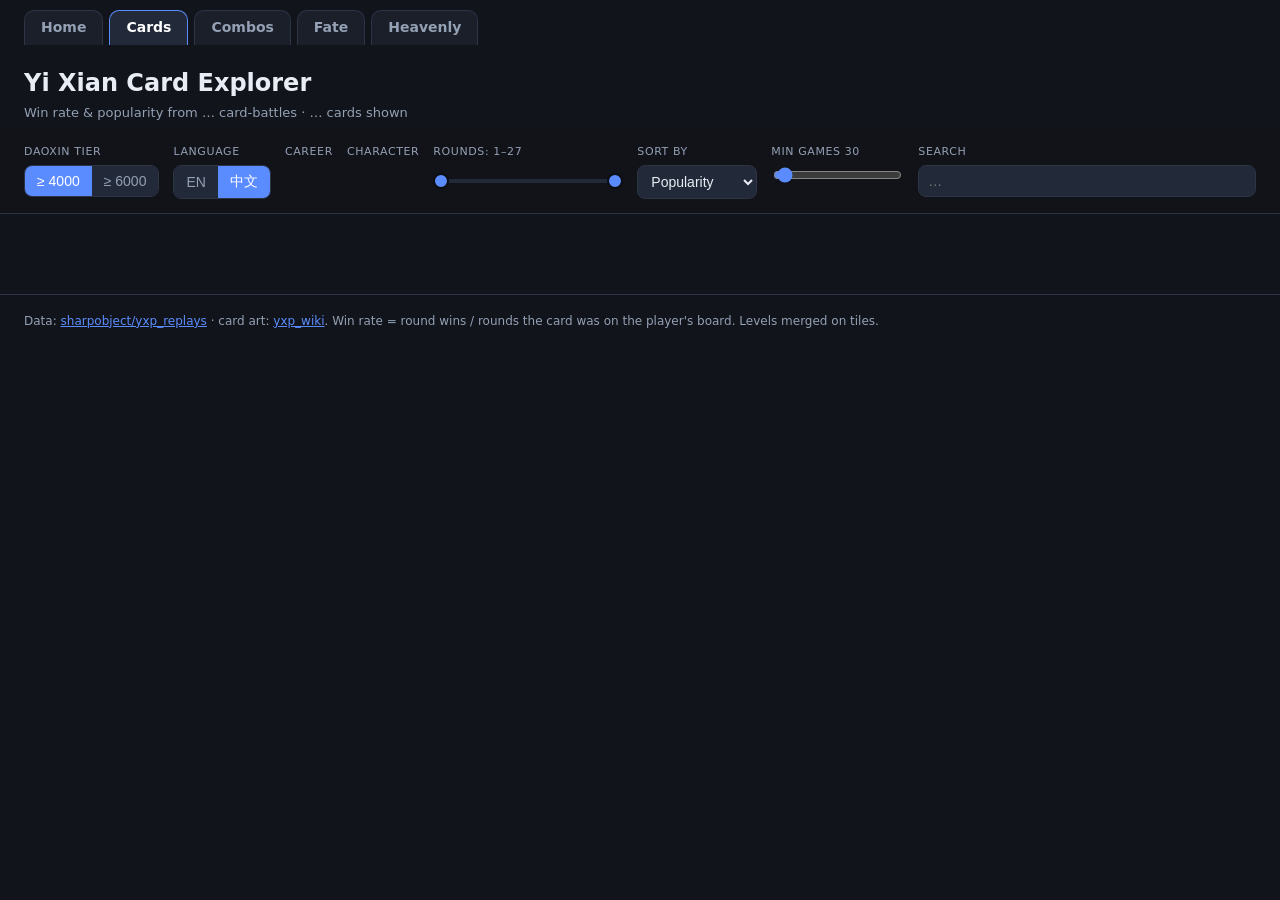
==== cards.html @ 8cf240e5 "feat(home): full-width dashboard redesign + refresh data to archive 30869000 Homepage redesigned int" ====
<!DOCTYPE html>
<html lang="en">
<head>
<meta charset="utf-8">
<meta name="viewport" content="width=device-width, initial-scale=1">
<title>Yi Xian Card Explorer</title>
<link rel="stylesheet" href="style.css">
</head>
<body>
<nav class="topnav">
  <a href="index.html" data-i18n="navHome">Home</a>
  <a href="cards.html" class="on" data-i18n="navCards">Cards</a>
  <a href="deck.html" data-i18n="navDecks">Combos</a>
  <a href="fate.html" data-i18n="navFate">Fate</a>
  <a href="tianyan.html" data-i18n="navXY">Heavenly</a>
</nav>
<header>
  <h1 data-i18n="title">Yi Xian Card Explorer</h1>
  <p class="sub">
    <span data-i18n="subPre">Win rate &amp; popularity from</span>
    <span id="gamecount">…</span>
    <span data-i18n="subMid">card-battles ·</span>
    <span id="cardcount">…</span>
    <span data-i18n="subPost">cards shown</span>
  </p>
</header>

<div class="controls">
  <div class="ctl">
    <label data-i18n="tier">DaoXin tier</label>
    <div class="seg" id="threshold">
      <button data-v="4000" class="on">≥ 4000</button>
      <button data-v="6000">≥ 6000</button>
    </div>
  </div>
  <div class="ctl">
    <label data-i18n="language">Language</label>
    <div class="seg" id="lang">
      <button data-v="en">EN</button>
      <button data-v="zh" class="on">中文</button>
    </div>
  </div>

  <div class="ctl" id="career-ctl">
    <label data-i18n="career">Career</label>
    <div class="ms" data-ms="career"></div>
  </div>
  <div class="ctl" id="character-ctl">
    <label data-i18n="character">Character</label>
    <div class="ms" data-ms="character"></div>
  </div>

  <div class="ctl">
    <label><span data-i18n="rounds">Rounds</span>: <span id="roundlbl">1–27</span></label>
    <div class="dual" id="rounds">
      <input type="range" id="rlo" min="1" max="27" value="1">
      <input type="range" id="rhi" min="1" max="27" value="27">
    </div>
  </div>

  <div class="ctl">
    <label data-i18n="sortby">Sort by</label>
    <select id="sort">
      <option value="pop" data-i18n="popularity">Popularity</option>
      <option value="wr" data-i18n="winrate">Win rate</option>
      <option value="name" data-i18n="cardname">Name</option>
    </select>
  </div>
  <div class="ctl">
    <label><span data-i18n="mingames">Min games</span> <span id="minlbl">30</span></label>
    <input type="range" id="mingames" min="0" max="1000" value="30" step="10">
  </div>
  <div class="ctl grow">
    <label data-i18n="search">Search</label>
    <input type="text" id="search" placeholder="…">
  </div>
</div>

<main id="grid"></main>
<div id="empty" class="empty" hidden data-i18n="nomatch">No cards match these filters.</div>

<footer>
  <span data-i18n="footData">Data:</span>
  <a href="https://huggingface.co/datasets/sharpobject/yxp_replays">sharpobject/yxp_replays</a> ·
  <span data-i18n="footArt">card art:</span>
  <a href="https://sharpobject.github.io/yxp_wiki/">yxp_wiki</a>.
  <span data-i18n="footNote">Win rate = round wins / rounds the card was on the player's board. Levels merged on tiles.</span>
</footer>

<!-- card detail modal -->
<div id="modal" class="modal" hidden>
  <div class="modal-bg"></div>
  <div class="modal-card">
    <button class="close" id="modalClose">✕</button>
    <div class="modal-head">
      <img id="mImg" alt="">
      <div>
        <div class="mName" id="mName"></div>
        <div class="mSect" id="mSect"></div>
        <div class="mTot" id="mTot"></div>
      </div>
    </div>
    <div class="modal-levels">
      <span data-i18n="levels">Levels</span>:
      <span id="mLevels" class="levelchips"></span>
    </div>
    <div class="chart-wrap">
      <div class="chart-title" data-i18n="wrByRound">Win rate by round</div>
      <div id="chartWR" class="chart"></div>
    </div>
    <div class="chart-wrap">
      <div class="chart-title" data-i18n="popByRound">Popularity by round (games)</div>
      <div id="chartPop" class="chart"></div>
    </div>
  </div>
</div>

<script src="app.js"></script>
</body>
</html>
---- style.css ----
:root{
  --bg:#11141a; --panel:#1a1f29; --panel2:#222938; --line:#2c3445;
  --text:#e8edf5; --muted:#94a0b4; --accent:#5b8cff; --good:#36c46b; --bad:#e8554e;
}
*{box-sizing:border-box}
body{margin:0;background:var(--bg);color:var(--text);
  font:15px/1.4 system-ui,-apple-system,Segoe UI,Roboto,"Microsoft YaHei",sans-serif}
a{color:var(--accent)}
header{padding:22px 24px 8px}
h1{margin:0;font-size:24px}
.sub{margin:4px 0 0;color:var(--muted);font-size:13px}

.controls{position:sticky;top:0;z-index:20;display:flex;flex-wrap:wrap;gap:14px;
  padding:14px 24px;background:rgba(17,20,26,.94);backdrop-filter:blur(6px);
  border-bottom:1px solid var(--line)}
.ctl{display:flex;flex-direction:column;gap:5px;position:relative}
.ctl.grow{flex:1;min-width:150px}
.ctl > label{font-size:11px;text-transform:uppercase;letter-spacing:.6px;color:var(--muted)}
select,input[type=text]{background:var(--panel2);color:var(--text);border:1px solid var(--line);
  border-radius:8px;padding:7px 9px;font-size:14px;min-width:120px}
input[type=text]{width:100%}
input[type=range]{accent-color:var(--accent)}
.seg{display:inline-flex;border:1px solid var(--line);border-radius:8px;overflow:hidden}
.seg button{background:var(--panel2);color:var(--muted);border:0;padding:7px 12px;font-size:14px;cursor:pointer}
.seg button.on{background:var(--accent);color:#fff}

/* multi-select dropdown */
.ms-btn{background:var(--panel2);color:var(--text);border:1px solid var(--line);border-radius:8px;
  padding:7px 9px;font-size:14px;min-width:150px;cursor:pointer;text-align:left;white-space:nowrap;
  overflow:hidden;text-overflow:ellipsis}
.ms-panel{position:absolute;top:100%;left:0;margin-top:4px;background:var(--panel);border:1px solid var(--line);
  border-radius:10px;padding:8px;min-width:220px;max-height:340px;overflow:auto;z-index:30;
  box-shadow:0 12px 30px rgba(0,0,0,.5)}
.ms-panel[hidden]{display:none}
.ms-row{display:flex;align-items:center;gap:8px;padding:5px 6px;border-radius:6px;cursor:pointer;font-size:14px}
.ms-row:hover{background:var(--panel2)}
.ms-row.group{font-weight:700;margin-top:4px}
.ms-row.child{padding-left:22px;color:var(--muted)}
.ms-row input{accent-color:var(--accent);width:15px;height:15px}
.ms-tools{display:flex;gap:8px;padding:2px 4px 8px}
.ms-tools button{flex:1;background:var(--panel2);border:1px solid var(--line);color:var(--text);
  border-radius:6px;padding:5px;font-size:12px;cursor:pointer}

/* dual range */
.dual{position:relative;height:30px;width:190px}
.dual input[type=range]{position:absolute;top:8px;width:100%;margin:0;background:none;pointer-events:none;-webkit-appearance:none;appearance:none}
.dual input[type=range]::-webkit-slider-thumb{pointer-events:auto;-webkit-appearance:none;height:16px;width:16px;border-radius:50%;background:var(--accent);cursor:pointer;border:2px solid #0c0e12}
.dual input[type=range]::-moz-range-thumb{pointer-events:auto;height:14px;width:14px;border-radius:50%;background:var(--accent);cursor:pointer;border:2px solid #0c0e12}
.dual::before{content:"";position:absolute;top:14px;left:0;right:0;height:4px;background:var(--panel2);border-radius:2px}

main{display:grid;grid-template-columns:repeat(auto-fill,minmax(158px,1fr));gap:14px;padding:20px 24px 60px}
.card{background:var(--panel);border:1px solid var(--line);border-radius:12px;padding:10px;
  display:flex;flex-direction:column;align-items:center;text-align:center;cursor:pointer;
  transition:transform .08s,border-color .08s}
.card:hover{transform:translateY(-3px);border-color:var(--accent)}
.card img{width:100%;height:auto;border-radius:8px;background:#0c0e12;aspect-ratio:3/4;object-fit:contain}
.card .nm{font-size:13px;font-weight:600;margin:8px 0 2px;line-height:1.25}
.card .sect{font-size:11px;color:var(--muted);margin-bottom:6px}
.card .stats{display:flex;gap:10px;width:100%;justify-content:center;margin-top:auto;align-items:center}
.card .wr{font-weight:700}
.card .pop{color:var(--muted);font-size:12px}
.bar{height:5px;width:100%;background:var(--panel2);border-radius:3px;overflow:hidden;margin-top:6px}
.bar>i{display:block;height:100%}
.empty{padding:40px;text-align:center;color:var(--muted)}
footer{padding:18px 24px 40px;color:var(--muted);font-size:12px;border-top:1px solid var(--line)}

/* modal */
.modal{position:fixed;inset:0;z-index:50;display:flex;align-items:center;justify-content:center}
.modal[hidden]{display:none}
.modal-bg{position:absolute;inset:0;background:rgba(0,0,0,.6)}
.modal-card{position:relative;background:var(--panel);border:1px solid var(--line);border-radius:14px;
  padding:20px;width:min(680px,92vw);max-height:90vh;overflow:auto}
.close{position:absolute;top:12px;right:12px;background:var(--panel2);border:1px solid var(--line);
  color:var(--text);border-radius:8px;width:30px;height:30px;cursor:pointer;font-size:14px}
.modal-head{display:flex;gap:16px;align-items:center}
.modal-head img{width:110px;border-radius:10px;background:#0c0e12;aspect-ratio:3/4;object-fit:contain}
.mName{font-size:20px;font-weight:700}
.mSect{color:var(--muted);font-size:13px;margin-top:2px}
.mTot{margin-top:8px;font-size:14px}
.modal-levels{margin:16px 0 6px;font-size:13px;color:var(--muted)}
.levelchips{display:inline-flex;gap:6px;flex-wrap:wrap}
.lchip{display:inline-flex;align-items:center;gap:5px;background:var(--panel2);border:1px solid var(--line);
  border-radius:20px;padding:3px 10px;cursor:pointer;color:var(--text);font-size:13px}
.lchip.off{opacity:.4}
.lchip input{accent-color:var(--accent)}
.chart-wrap{margin-top:16px}
.chart-title{font-size:13px;color:var(--muted);margin-bottom:6px}
.chart{display:flex;align-items:flex-end;gap:3px;height:120px;padding:6px;background:var(--panel2);border-radius:8px}
.col{flex:1;display:flex;flex-direction:column;justify-content:flex-end;align-items:center;height:100%;position:relative}
.col i{display:block;width:80%;border-radius:2px 2px 0 0;min-height:1px}
.col span{font-size:9px;color:var(--muted);margin-top:3px}
.col .tip{position:absolute;bottom:100%;left:50%;transform:translateX(-50%);background:#000;color:#fff;
  font-size:11px;padding:3px 6px;border-radius:5px;white-space:nowrap;opacity:0;pointer-events:none;transition:opacity .1s}
.col:hover .tip{opacity:1}
.chart-empty{display:flex;align-items:center;justify-content:center;width:100%;height:100%;
  color:var(--muted);font-size:13px;text-align:center;padding:0 16px}

/* ---- top nav (Cards / Combos) ---- */
.topnav{display:flex;gap:6px;padding:10px 24px 0}
.topnav a{display:inline-block;padding:7px 16px;border:1px solid var(--line);border-bottom:none;
  border-radius:10px 10px 0 0;color:var(--muted);text-decoration:none;font-size:14px;font-weight:600;
  background:var(--panel)}
.topnav a.on{color:#fff;background:var(--panel2);border-color:var(--accent)}

/* ---- combo table (deck page) ---- */
main.deckmain{display:block;padding:14px 24px 60px}
.drow{display:grid;grid-template-columns:46px 1fr 130px 90px 90px;align-items:center;gap:10px;
  padding:8px 12px;border:1px solid var(--line);border-bottom:none;background:var(--panel)}
.drow:first-of-type{border-radius:12px 12px 0 0}
.drow:last-child{border-bottom:1px solid var(--line);border-radius:0 0 12px 12px}
.drow:not(.dhead){cursor:pointer;transition:background .08s}
.drow:not(.dhead):hover{background:var(--panel2)}
.dhead{position:sticky;top:64px;z-index:10;color:var(--muted);font-size:11px;text-transform:uppercase;
  letter-spacing:.6px;background:var(--panel2)}
.drank{color:var(--muted);font-size:13px;text-align:center}
.dcombo{display:flex;align-items:center;gap:10px;min-width:0;flex-wrap:wrap}
.cthumb{display:flex;align-items:center;gap:7px;min-width:0}
.cthumb img{width:30px;height:40px;border-radius:5px;background:#0c0e12;object-fit:contain;flex:none}
.cthumb .cnm{font-size:13px;font-weight:600;white-space:nowrap;overflow:hidden;text-overflow:ellipsis;max-width:200px}
.fsect{font-size:11px;color:var(--muted);font-weight:400;white-space:nowrap}
.plus{color:var(--muted);font-weight:700}
.plus.big{font-size:26px;align-self:center;margin:0 4px}
.dwr b{font-size:15px}
.dwr .bar{margin-top:4px}
.dgames{font-variant-numeric:tabular-nums;color:var(--text)}
.dlift{font-weight:700;font-variant-numeric:tabular-nums}

/* combo modal head: two cards side by side */
#mHead{display:flex;align-items:center;gap:10px;flex-wrap:wrap}
.mcard{display:flex;gap:12px;align-items:center;flex:1;min-width:200px}
.mcard img{width:80px;border-radius:10px;background:#0c0e12;aspect-ratio:3/4;object-fit:contain;flex:none}

@media(max-width:680px){
  .drow{grid-template-columns:34px 1fr 84px 64px;gap:6px}
  .dlift{display:none}
  .cthumb .cnm{max-width:110px}
}

/* ---- fate page (talent / dao-yun) ---- */
main.mode-held .drow{grid-template-columns:46px 1fr 150px 110px}
main.mode-draft .drow{grid-template-columns:46px 1fr 90px 150px 110px}
.cthumb.tchip{gap:8px}
.tdot{width:10px;height:10px;border-radius:50%;background:var(--accent);flex:none;
  box-shadow:0 0 0 3px rgba(91,140,255,.18)}
main.mode-draft .dgames,main.mode-held .dgames{font-variant-numeric:tabular-nums}
@media(max-width:680px){
  main.mode-held .drow{grid-template-columns:32px 1fr 92px 64px}
  main.mode-draft .drow{grid-template-columns:32px 1fr 60px 92px}
  main.mode-draft .dlift{display:none}
}

/* fate page images (wiki icons) */
.talimg{width:30px;height:30px;border-radius:7px;background:#0c0e12;object-fit:cover;flex:none}
.dyimg{width:30px;height:40px;border-radius:5px;background:#0c0e12;object-fit:contain;flex:none}
#mHead .talimg{width:56px;height:56px;border-radius:12px}
#mHead .dyimg{width:48px;height:64px}

/* multi-card combo rows (sizes 4-6): compact thumbnails, hide names to fit */
main.deckmain.big .dcombo{gap:4px}
main.deckmain.big .cthumb .cnm{display:none}
main.deckmain.big .cthumb img{width:26px;height:35px}
main.deckmain.big .plus{font-size:11px}
#size button{padding:7px 10px;min-width:0}

/* ===== landing (home) page — 天衍星空 theme, distinct from the tool sub-pages ===== */
body.home{
  background:
    radial-gradient(1150px 560px at 50% -12%, #241c5c 0%, rgba(13,11,34,0) 58%),
    radial-gradient(760px 520px at 88% 14%, #123a44 0%, rgba(7,10,22,0) 55%),
    radial-gradient(680px 520px at 6% 88%, #2a1742 0%, rgba(7,10,22,0) 55%),
    linear-gradient(180deg,#0c0a20 0%, #08070f 100%);
  background-attachment:fixed;min-height:100vh;
  display:flex;flex-direction:column;   /* sticky footer: push footer to viewport bottom when content is short */
}
body.home footer{margin-top:auto}
body.home .topnav{background:rgba(10,9,22,.62);border-bottom-color:rgba(120,140,200,.14);backdrop-filter:blur(8px)}
body.home .topnav a.on{background:linear-gradient(90deg,#6f8cff,#b58bff);color:#fff}

.hero{position:relative;max-width:none;margin:0;padding:40px 24px 8px;
  display:flex;justify-content:space-between;align-items:flex-start;gap:24px;flex-wrap:wrap}
.hero-inner{max-width:640px}
.hero-badge{display:inline-block;font-size:11.5px;letter-spacing:2.5px;color:#f0d088;text-transform:uppercase;
  border:1px solid rgba(240,208,136,.34);border-radius:999px;padding:4px 13px;background:rgba(240,208,136,.06)}
.hero-title{font-size:37px;line-height:1.14;margin:15px 0 0;font-weight:800;letter-spacing:.5px;
  background:linear-gradient(92deg,#ffffff 0%,#cdd6ff 48%,#f0d088 100%);
  -webkit-background-clip:text;background-clip:text;color:transparent}
.hero-sub{margin:11px 0 0;font-size:16px;color:#c9d2e6}
.hero-side{display:flex;flex-direction:column;align-items:flex-end;gap:12px;padding-top:6px}
.hero-pills{display:flex;gap:8px;flex-wrap:wrap;justify-content:flex-end}
.pill{display:inline-flex;align-items:center;gap:7px;font-size:12px;color:#c6cfe6;
  border:1px solid rgba(124,142,205,.22);border-radius:999px;padding:5px 12px;background:rgba(20,22,42,.55)}
.pill-season i{width:7px;height:7px;border-radius:2px;background:linear-gradient(135deg,#6f8cff,#b58bff);display:inline-block}
.pill-live b{width:7px;height:7px;border-radius:999px;background:#36c46b;display:inline-block;
  box-shadow:0 0 0 0 rgba(54,196,107,.6);animation:livedot 2.4s infinite}
@keyframes livedot{0%{box-shadow:0 0 0 0 rgba(54,196,107,.55)}70%{box-shadow:0 0 0 6px rgba(54,196,107,0)}100%{box-shadow:0 0 0 0 rgba(54,196,107,0)}}

/* KPI 卡条（顶边彩色 · 大数字） */
.kpi-row{display:grid;grid-template-columns:repeat(4,minmax(0,1fr));gap:16px;max-width:none;margin:18px 0 0;padding:0 24px}
.kpi{position:relative;background:rgba(20,22,42,.6);border:1px solid rgba(124,142,205,.16);
  border-radius:14px;padding:14px 16px 13px;overflow:hidden;backdrop-filter:blur(4px)}
.kpi::before{content:"";position:absolute;left:0;top:0;height:3px;width:100%}
.kpi.k-games::before{background:linear-gradient(90deg,#f0d088,#e8a24e)}
.kpi.k-tianyan::before{background:linear-gradient(90deg,#6f8cff,#b58bff)}
.kpi.k-cards::before{background:linear-gradient(90deg,#46e3cf,#4a6cf0)}
.kpi.k-fates::before{background:linear-gradient(90deg,#7a5cff,#e06ad6)}
.kpi-label{font-size:12px;color:#9aa4ba;letter-spacing:.5px}
.kpi-num{font-size:27px;font-weight:800;line-height:1.1;margin-top:5px;color:#fff;
  font-variant-numeric:tabular-nums;letter-spacing:.5px}
.kpi-sub{font-size:11px;color:#7e879d;margin-top:4px}

.home-grid{display:grid;grid-template-columns:repeat(2,minmax(0,1fr));gap:20px;
  max-width:none;margin:16px 0 0;padding:0 24px}
.home-card{display:flex;flex-direction:column;gap:12px;text-decoration:none;color:var(--text);min-width:0;
  background:rgba(20,22,42,.62);border:1px solid rgba(124,142,205,.16);border-radius:18px;
  padding:16px 18px 15px;backdrop-filter:blur(4px);transition:transform .16s ease,border-color .16s,box-shadow .16s}
.home-card:hover{transform:translateY(-4px);border-color:rgba(150,170,255,.55);
  box-shadow:0 20px 48px rgba(0,0,0,.5)}
.hc-head{display:flex;align-items:center;gap:11px}
.hc-no{flex:none;width:30px;height:30px;border-radius:9px;display:grid;place-items:center;
  font-size:13px;font-weight:800;color:#0c0a20;font-variant-numeric:tabular-nums}
.c-cards .hc-no{background:linear-gradient(135deg,#f0d088,#e8a24e)}
.c-combos .hc-no{background:linear-gradient(135deg,#46e3cf,#4a6cf0)}
.c-fate .hc-no{background:linear-gradient(135deg,#7a5cff,#e06ad6)}
.c-tianyan .hc-no{background:linear-gradient(135deg,#6f8cff,#b58bff)}
.hc-htext{flex:1;min-width:0}
.hc-title{font-size:16.5px;font-weight:700}
.hc-sub{font-size:11.5px;color:var(--muted);margin-top:2px;white-space:nowrap;overflow:hidden;text-overflow:ellipsis}
.hc-go{font-size:12.5px;font-weight:600;color:#9bb4ff;flex:none;opacity:.85}
.home-card:hover .hc-go{text-decoration:underline;opacity:1}
.hc-legend{display:flex;flex-wrap:wrap;gap:5px 12px;margin:-2px 0 0 41px}
.hc-legend .lg{display:inline-flex;align-items:center;gap:5px;font-size:11px;color:#aeb7cc}
.hc-legend .lg i{width:8px;height:8px;border-radius:999px;display:inline-block}
.hc-chart{position:relative;height:210px;min-width:0;width:100%}
.hc-chart canvas{display:block;max-width:100%}
.hc-foot{display:flex;align-items:center;gap:12px;min-height:24px}
.hc-stat{display:flex;align-items:center;gap:8px;flex:1;min-width:0;font-size:13px;color:#dce3f5;
  overflow:hidden;white-space:nowrap}
.hc-stat .chip-tag{font-size:11px;color:#f0d088;border:1px solid rgba(240,208,136,.3);
  border-radius:999px;padding:2px 8px;flex:none}
.hc-stat .chip-name{color:#cdd6ff;overflow:hidden;text-overflow:ellipsis}
.hc-stat b{color:#fff;flex:none}
/* per-card hover accent */
.c-cards:hover{border-color:rgba(240,208,136,.5)}
.c-combos:hover{border-color:rgba(122,224,208,.55)}
.c-fate:hover{border-color:rgba(199,155,255,.55)}
.c-tianyan:hover{border-color:rgba(111,140,255,.6)}

@media(max-width:880px){
  .kpi-row{grid-template-columns:repeat(2,1fr)}
}
@media(max-width:760px){
  .home-grid{grid-template-columns:1fr}
  .hero{padding-top:30px}
  .hero-title{font-size:27px}
  .hero-side{align-items:flex-start;width:100%}
  .hero-pills{justify-content:flex-start}
  .hero-inner{max-width:none}
}
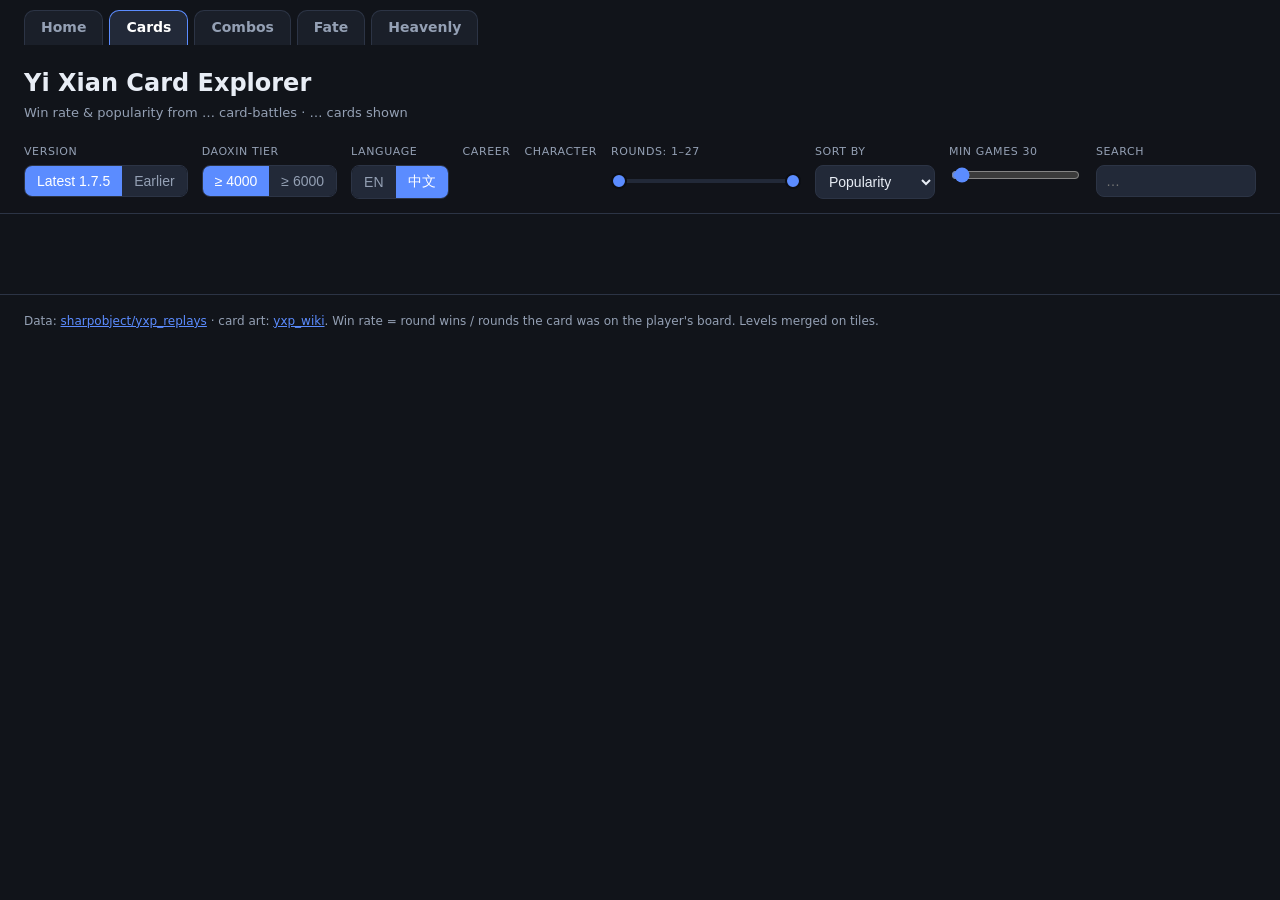
==== commit cb26c9f2: "1.7.5" ====
--- a/cards.html
+++ b/cards.html
@@ -1,120 +1,127 @@
-<!DOCTYPE html>
-<html lang="en">
-<head>
-<meta charset="utf-8">
-<meta name="viewport" content="width=device-width, initial-scale=1">
-<title>Yi Xian Card Explorer</title>
-<link rel="stylesheet" href="style.css">
-</head>
-<body>
-<nav class="topnav">
-  <a href="index.html" data-i18n="navHome">Home</a>
-  <a href="cards.html" class="on" data-i18n="navCards">Cards</a>
-  <a href="deck.html" data-i18n="navDecks">Combos</a>
-  <a href="fate.html" data-i18n="navFate">Fate</a>
-  <a href="tianyan.html" data-i18n="navXY">Heavenly</a>
-</nav>
-<header>
-  <h1 data-i18n="title">Yi Xian Card Explorer</h1>
-  <p class="sub">
-    <span data-i18n="subPre">Win rate &amp; popularity from</span>
-    <span id="gamecount">…</span>
-    <span data-i18n="subMid">card-battles ·</span>
-    <span id="cardcount">…</span>
-    <span data-i18n="subPost">cards shown</span>
-  </p>
-</header>
-
-<div class="controls">
-  <div class="ctl">
-    <label data-i18n="tier">DaoXin tier</label>
-    <div class="seg" id="threshold">
-      <button data-v="4000" class="on">≥ 4000</button>
-      <button data-v="6000">≥ 6000</button>
-    </div>
-  </div>
-  <div class="ctl">
-    <label data-i18n="language">Language</label>
-    <div class="seg" id="lang">
-      <button data-v="en">EN</button>
-      <button data-v="zh" class="on">中文</button>
-    </div>
-  </div>
-
-  <div class="ctl" id="career-ctl">
-    <label data-i18n="career">Career</label>
-    <div class="ms" data-ms="career"></div>
-  </div>
-  <div class="ctl" id="character-ctl">
-    <label data-i18n="character">Character</label>
-    <div class="ms" data-ms="character"></div>
-  </div>
-
-  <div class="ctl">
-    <label><span data-i18n="rounds">Rounds</span>: <span id="roundlbl">1–27</span></label>
-    <div class="dual" id="rounds">
-      <input type="range" id="rlo" min="1" max="27" value="1">
-      <input type="range" id="rhi" min="1" max="27" value="27">
-    </div>
-  </div>
-
-  <div class="ctl">
-    <label data-i18n="sortby">Sort by</label>
-    <select id="sort">
-      <option value="pop" data-i18n="popularity">Popularity</option>
-      <option value="wr" data-i18n="winrate">Win rate</option>
-      <option value="name" data-i18n="cardname">Name</option>
-    </select>
-  </div>
-  <div class="ctl">
-    <label><span data-i18n="mingames">Min games</span> <span id="minlbl">30</span></label>
-    <input type="range" id="mingames" min="0" max="1000" value="30" step="10">
-  </div>
-  <div class="ctl grow">
-    <label data-i18n="search">Search</label>
-    <input type="text" id="search" placeholder="…">
-  </div>
-</div>
-
-<main id="grid"></main>
-<div id="empty" class="empty" hidden data-i18n="nomatch">No cards match these filters.</div>
-
-<footer>
-  <span data-i18n="footData">Data:</span>
-  <a href="https://huggingface.co/datasets/sharpobject/yxp_replays">sharpobject/yxp_replays</a> ·
-  <span data-i18n="footArt">card art:</span>
-  <a href="https://sharpobject.github.io/yxp_wiki/">yxp_wiki</a>.
-  <span data-i18n="footNote">Win rate = round wins / rounds the card was on the player's board. Levels merged on tiles.</span>
-</footer>
-
-<!-- card detail modal -->
-<div id="modal" class="modal" hidden>
-  <div class="modal-bg"></div>
-  <div class="modal-card">
-    <button class="close" id="modalClose">✕</button>
-    <div class="modal-head">
-      <img id="mImg" alt="">
-      <div>
-        <div class="mName" id="mName"></div>
-        <div class="mSect" id="mSect"></div>
-        <div class="mTot" id="mTot"></div>
-      </div>
-    </div>
-    <div class="modal-levels">
-      <span data-i18n="levels">Levels</span>:
-      <span id="mLevels" class="levelchips"></span>
-    </div>
-    <div class="chart-wrap">
-      <div class="chart-title" data-i18n="wrByRound">Win rate by round</div>
-      <div id="chartWR" class="chart"></div>
-    </div>
-    <div class="chart-wrap">
-      <div class="chart-title" data-i18n="popByRound">Popularity by round (games)</div>
-      <div id="chartPop" class="chart"></div>
-    </div>
-  </div>
-</div>
-
-<script src="app.js"></script>
-</body>
-</html>
+<!DOCTYPE html>
+<html lang="en">
+<head>
+<meta charset="utf-8">
+<meta name="viewport" content="width=device-width, initial-scale=1">
+<title>Yi Xian Card Explorer</title>
+<link rel="stylesheet" href="style.css">
+</head>
+<body>
+<nav class="topnav">
+  <a href="index.html" data-i18n="navHome">Home</a>
+  <a href="cards.html" class="on" data-i18n="navCards">Cards</a>
+  <a href="deck.html" data-i18n="navDecks">Combos</a>
+  <a href="fate.html" data-i18n="navFate">Fate</a>
+  <a href="tianyan.html" data-i18n="navXY">Heavenly</a>
+</nav>
+<header>
+  <h1 data-i18n="title">Yi Xian Card Explorer</h1>
+  <p class="sub">
+    <span data-i18n="subPre">Win rate &amp; popularity from</span>
+    <span id="gamecount">…</span>
+    <span data-i18n="subMid">card-battles ·</span>
+    <span id="cardcount">…</span>
+    <span data-i18n="subPost">cards shown</span>
+  </p>
+</header>
+
+<div class="controls">
+  <div class="ctl">
+    <label data-i18n="version">Version</label>
+    <div class="seg" id="version">
+      <button data-v="v175" class="on" data-i18n="verLatest">Latest 1.7.5</button>
+      <button data-v="prev" data-i18n="verPrev">Earlier</button>
+    </div>
+  </div>
+  <div class="ctl">
+    <label data-i18n="tier">DaoXin tier</label>
+    <div class="seg" id="threshold">
+      <button data-v="4000" class="on">≥ 4000</button>
+      <button data-v="6000">≥ 6000</button>
+    </div>
+  </div>
+  <div class="ctl">
+    <label data-i18n="language">Language</label>
+    <div class="seg" id="lang">
+      <button data-v="en">EN</button>
+      <button data-v="zh" class="on">中文</button>
+    </div>
+  </div>
+
+  <div class="ctl" id="career-ctl">
+    <label data-i18n="career">Career</label>
+    <div class="ms" data-ms="career"></div>
+  </div>
+  <div class="ctl" id="character-ctl">
+    <label data-i18n="character">Character</label>
+    <div class="ms" data-ms="character"></div>
+  </div>
+
+  <div class="ctl">
+    <label><span data-i18n="rounds">Rounds</span>: <span id="roundlbl">1–27</span></label>
+    <div class="dual" id="rounds">
+      <input type="range" id="rlo" min="1" max="27" value="1">
+      <input type="range" id="rhi" min="1" max="27" value="27">
+    </div>
+  </div>
+
+  <div class="ctl">
+    <label data-i18n="sortby">Sort by</label>
+    <select id="sort">
+      <option value="pop" data-i18n="popularity">Popularity</option>
+      <option value="wr" data-i18n="winrate">Win rate</option>
+      <option value="name" data-i18n="cardname">Name</option>
+    </select>
+  </div>
+  <div class="ctl">
+    <label><span data-i18n="mingames">Min games</span> <span id="minlbl">30</span></label>
+    <input type="range" id="mingames" min="0" max="1000" value="30" step="10">
+  </div>
+  <div class="ctl grow">
+    <label data-i18n="search">Search</label>
+    <input type="text" id="search" placeholder="…">
+  </div>
+</div>
+
+<main id="grid"></main>
+<div id="empty" class="empty" hidden data-i18n="nomatch">No cards match these filters.</div>
+
+<footer>
+  <span data-i18n="footData">Data:</span>
+  <a href="https://huggingface.co/datasets/sharpobject/yxp_replays">sharpobject/yxp_replays</a> ·
+  <span data-i18n="footArt">card art:</span>
+  <a href="https://sharpobject.github.io/yxp_wiki/">yxp_wiki</a>.
+  <span data-i18n="footNote">Win rate = round wins / rounds the card was on the player's board. Levels merged on tiles.</span>
+</footer>
+
+<!-- card detail modal -->
+<div id="modal" class="modal" hidden>
+  <div class="modal-bg"></div>
+  <div class="modal-card">
+    <button class="close" id="modalClose">✕</button>
+    <div class="modal-head">
+      <img id="mImg" alt="">
+      <div>
+        <div class="mName" id="mName"></div>
+        <div class="mSect" id="mSect"></div>
+        <div class="mTot" id="mTot"></div>
+      </div>
+    </div>
+    <div class="modal-levels">
+      <span data-i18n="levels">Levels</span>:
+      <span id="mLevels" class="levelchips"></span>
+    </div>
+    <div class="chart-wrap">
+      <div class="chart-title" data-i18n="wrByRound">Win rate by round</div>
+      <div id="chartWR" class="chart"></div>
+    </div>
+    <div class="chart-wrap">
+      <div class="chart-title" data-i18n="popByRound">Popularity by round (games)</div>
+      <div id="chartPop" class="chart"></div>
+    </div>
+  </div>
+</div>
+
+<script src="app.js"></script>
+</body>
+</html>
